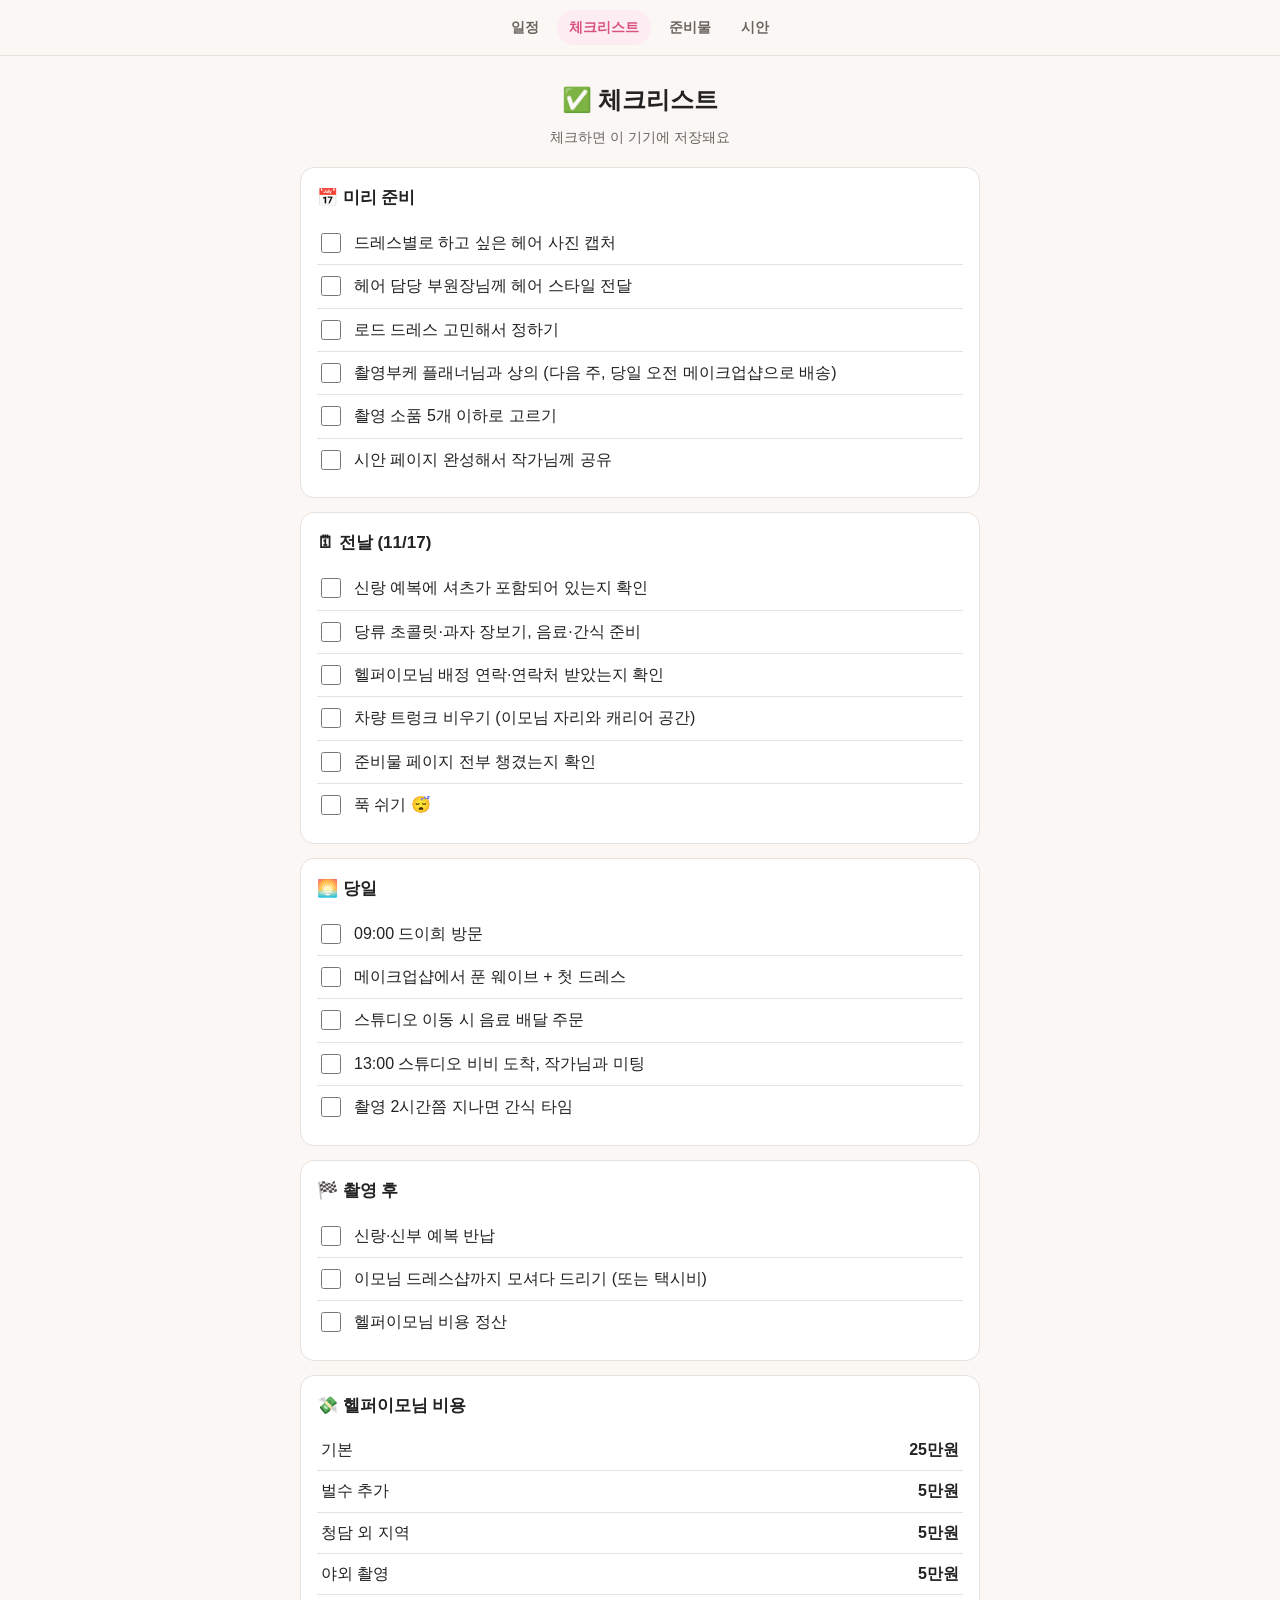
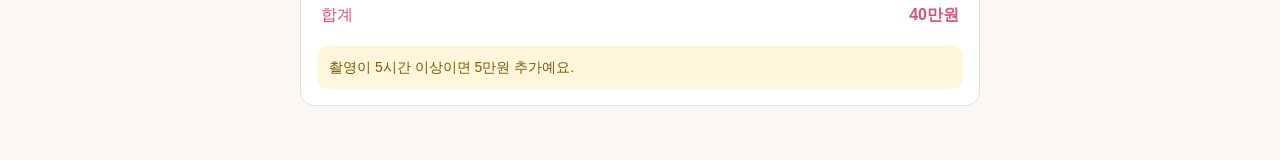
==== checklist.html @ ed545e50 "Initial commit" ====
<!DOCTYPE html><html lang="ko"><head><meta charset="utf-8"><meta name="viewport" content="width=device-width, initial-scale=1"><title>체크리스트 · 웨딩 촬영 안내</title><link rel="stylesheet" href="style.css"></head>
<body data-page="checklist.html"><main>
<header><h1>✅ 체크리스트</h1><p>체크하면 이 기기에 저장돼요</p></header>
<section class="chk"><h2>📅 미리 준비</h2>
<label><input type="checkbox" data-k="a1"><span>드레스별로 하고 싶은 헤어 사진 캡처</span></label>
<label><input type="checkbox" data-k="a2"><span>헤어 담당 부원장님께 헤어 스타일 전달</span></label>
<label><input type="checkbox" data-k="a3"><span>로드 드레스 고민해서 정하기</span></label>
<label><input type="checkbox" data-k="a4"><span>촬영부케 플래너님과 상의 (다음 주, 당일 오전 메이크업샵으로 배송)</span></label>
<label><input type="checkbox" data-k="a5"><span>촬영 소품 5개 이하로 고르기</span></label>
<label><input type="checkbox" data-k="a6"><span>시안 페이지 완성해서 작가님께 공유</span></label></section>
<section class="chk"><h2>🗓 전날 (11/17)</h2>
<label><input type="checkbox" data-k="b1"><span>신랑 예복에 셔츠가 포함되어 있는지 확인</span></label>
<label><input type="checkbox" data-k="b2"><span>당류 초콜릿·과자 장보기, 음료·간식 준비</span></label>
<label><input type="checkbox" data-k="b3"><span>헬퍼이모님 배정 연락·연락처 받았는지 확인</span></label>
<label><input type="checkbox" data-k="b4"><span>차량 트렁크 비우기 (이모님 자리와 캐리어 공간)</span></label>
<label><input type="checkbox" data-k="b5"><span>준비물 페이지 전부 챙겼는지 확인</span></label>
<label><input type="checkbox" data-k="b6"><span>푹 쉬기 😴</span></label></section>
<section class="chk"><h2>🌅 당일</h2>
<label><input type="checkbox" data-k="c1"><span>09:00 드이희 방문</span></label>
<label><input type="checkbox" data-k="c2"><span>메이크업샵에서 푼 웨이브 + 첫 드레스</span></label>
<label><input type="checkbox" data-k="c3"><span>스튜디오 이동 시 음료 배달 주문</span></label>
<label><input type="checkbox" data-k="c4"><span>13:00 스튜디오 비비 도착, 작가님과 미팅</span></label>
<label><input type="checkbox" data-k="c5"><span>촬영 2시간쯤 지나면 간식 타임</span></label></section>
<section class="chk"><h2>🏁 촬영 후</h2>
<label><input type="checkbox" data-k="d1"><span>신랑·신부 예복 반납</span></label>
<label><input type="checkbox" data-k="d2"><span>이모님 드레스샵까지 모셔다 드리기 (또는 택시비)</span></label>
<label><input type="checkbox" data-k="d3"><span>헬퍼이모님 비용 정산</span></label></section>
<section><h2>💸 헬퍼이모님 비용</h2><table>
<tr><td>기본</td><td>25만원</td></tr><tr><td>벌수 추가</td><td>5만원</td></tr>
<tr><td>청담 외 지역</td><td>5만원</td></tr><tr><td>야외 촬영</td><td>5만원</td></tr>
<tr class="total"><td>합계</td><td>40만원</td></tr></table>
<div class="note">촬영이 5시간 이상이면 5만원 추가예요.</div></section>
</main><script src="app.js"></script></body></html>
---- style.css ----
:root{--bg:#faf7f5;--card:#fff;--ink:#222;--sub:#6b6560;--line:#e8e2dd;--accent:#d8527f;--soft:#fdecf2;--warn:#fff6dc;--warn-ink:#7a5a00;--slot:#eceae6}
@media (prefers-color-scheme:dark){:root{--bg:#1b1819;--card:#262223;--ink:#f1ecea;--sub:#a79f9b;--line:#3a3436;--accent:#ee7aa1;--soft:#3a2530;--warn:#3a3220;--warn-ink:#f0d283;--slot:#3a3436}}
*{box-sizing:border-box}
html{scroll-padding-top:60px}
body{margin:0;background:var(--bg);color:var(--ink);font-family:"Noto Sans KR","Apple SD Gothic Neo","Malgun Gothic",sans-serif;line-height:1.65;padding:0 16px 40px}
nav{position:sticky;top:0;z-index:5;display:flex;gap:6px;justify-content:center;padding:10px 0;background:var(--bg);border-bottom:1px solid var(--line);margin:0 -16px 8px}
nav a{padding:6px 12px;border-radius:999px;color:var(--sub);text-decoration:none;font-size:14px;font-weight:700}
nav a.on{background:var(--soft);color:var(--accent)}
main{max-width:680px;margin:0 auto}
main.wide{max-width:1100px}
header{text-align:center;padding:16px 0 4px}
h1{margin:0;font-size:24px}
header p{margin:6px 0 0;color:var(--sub);font-size:14px}
.chips{display:flex;flex-wrap:wrap;gap:8px;justify-content:center;margin:12px 0}
.chip{background:var(--soft);color:var(--accent);border-radius:999px;padding:4px 12px;font-size:13px;font-weight:700}
section{background:var(--card);border:1px solid var(--line);border-radius:14px;padding:16px;margin:14px 0}
h2{margin:0 0 10px;font-size:17px}
ul{margin:0;padding-left:20px}
li{margin:5px 0}
.tl{list-style:none;padding:0}
.tl li{display:flex;gap:12px;margin:0;padding:10px 0;border-bottom:1px dashed var(--line)}
.tl li:last-child{border:0}
.t{flex:0 0 64px;font-weight:700;color:var(--accent)}
.sub{color:var(--sub);font-size:13px}
.note{background:var(--warn);color:var(--warn-ink);border-radius:10px;padding:10px 12px;margin-top:10px;font-size:14px}
.chk label{display:flex;gap:10px;align-items:flex-start;padding:8px 0;border-bottom:1px solid var(--line);cursor:pointer}
.chk label:last-child{border:0}
.chk input{width:20px;height:20px;margin-top:3px;accent-color:var(--accent);flex:0 0 auto}
.chk input:checked+span{text-decoration:line-through;color:var(--sub)}
table{width:100%;border-collapse:collapse}
td{padding:7px 4px;border-bottom:1px solid var(--line)}
td:last-child{text-align:right;font-weight:700}
tr.total td{border:0;color:var(--accent);font-size:16px}
.steps{display:flex;flex-wrap:wrap;gap:6px;align-items:center}
.steps b{background:var(--soft);color:var(--accent);border-radius:8px;padding:3px 10px;font-size:14px}
.scroll{overflow-x:auto}
.board{min-width:860px;background:var(--card);border:1px solid var(--line)}
.cols{display:grid;grid-template-columns:repeat(4,1fr)}
.col{border-right:1px solid var(--line)}
.col:last-child{border:0}
.head{padding:8px 10px;font-size:13px;line-height:1.5;border-bottom:1px solid var(--line);min-height:64px}
.tag{display:inline-block;background:#fff200;color:#111;font-weight:700;font-size:11px;padding:1px 6px;margin-top:2px}
.main{display:grid;grid-template-columns:1fr 1fr;gap:6px;padding:8px;border-bottom:1px solid var(--line)}
.ref{display:grid;grid-template-columns:repeat(3,1fr);gap:4px;padding:6px}
.slot{position:relative;background:var(--slot);color:var(--sub);display:flex;align-items:center;justify-content:center;text-align:center;font-size:10px;line-height:1.3;overflow:hidden;word-break:break-all;padding:4px}
.slot img{position:absolute;inset:0;width:100%;height:100%;object-fit:cover}
.f{aspect-ratio:4/3}.tall{aspect-ratio:3/5}.r{aspect-ratio:1/1}
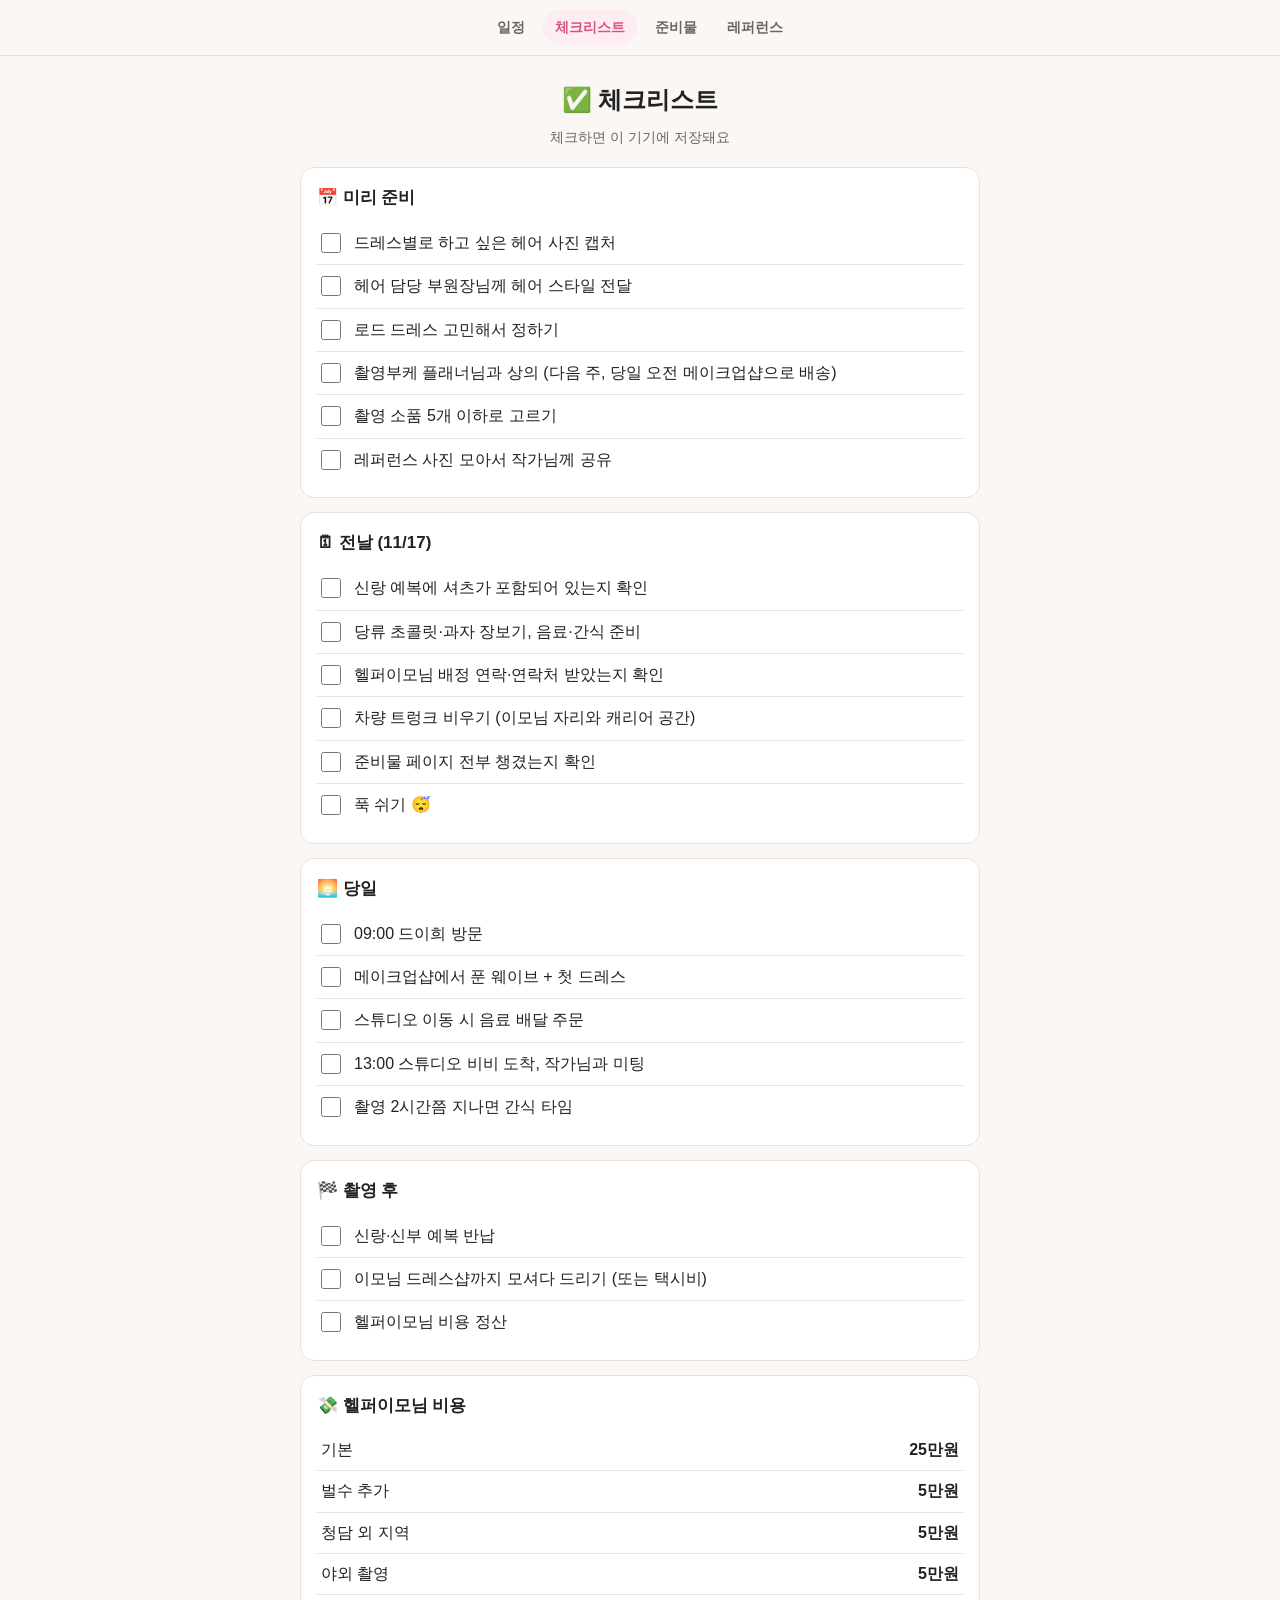
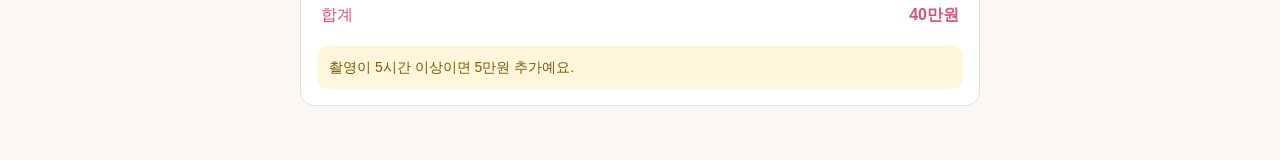
==== commit ee6ec806: "Organize wedding references and add categorized blog photos" ====
--- a/checklist.html
+++ b/checklist.html
@@ -7,7 +7,7 @@
 <label><input type="checkbox" data-k="a3"><span>로드 드레스 고민해서 정하기</span></label>
 <label><input type="checkbox" data-k="a4"><span>촬영부케 플래너님과 상의 (다음 주, 당일 오전 메이크업샵으로 배송)</span></label>
 <label><input type="checkbox" data-k="a5"><span>촬영 소품 5개 이하로 고르기</span></label>
-<label><input type="checkbox" data-k="a6"><span>시안 페이지 완성해서 작가님께 공유</span></label></section>
+<label><input type="checkbox" data-k="a6"><span>레퍼런스 사진 모아서 작가님께 공유</span></label></section>
 <section class="chk"><h2>🗓 전날 (11/17)</h2>
 <label><input type="checkbox" data-k="b1"><span>신랑 예복에 셔츠가 포함되어 있는지 확인</span></label>
 <label><input type="checkbox" data-k="b2"><span>당류 초콜릿·과자 장보기, 음료·간식 준비</span></label>
--- a/style.css
+++ b/style.css
@@ -45,3 +45,120 @@
 .slot{position:relative;background:var(--slot);color:var(--sub);display:flex;align-items:center;justify-content:center;text-align:center;font-size:10px;line-height:1.3;overflow:hidden;word-break:break-all;padding:4px}
 .slot img{position:absolute;inset:0;width:100%;height:100%;object-fit:cover}
 .f{aspect-ratio:4/3}.tall{aspect-ratio:3/5}.r{aspect-ratio:1/1}
+
+/* ---------- concept / 레퍼 ---------- */
+.concept{--serif:"Noto Serif KR","Nanum Myeongjo",Georgia,serif;--mono:ui-monospace,SFMono-Regular,Menlo,monospace;padding-bottom:16px}
+.concept a:focus-visible{outline:2px solid var(--accent);outline-offset:3px;border-radius:6px}
+.concept .hero{display:grid;grid-template-columns:1.05fr .95fr;gap:clamp(24px,5vw,64px);align-items:center;text-align:left;padding:42px 0 8px}
+.concept .eyebrow{margin:0;font-size:10px;font-weight:700;letter-spacing:.22em;text-transform:uppercase;color:var(--accent)}
+.concept .hero h1{margin:14px 0 0;font-family:var(--serif);font-size:clamp(42px,7vw,78px);font-weight:800;line-height:1.04;letter-spacing:-.045em}
+.concept .hero h1 em{font-style:normal;color:var(--accent);background:linear-gradient(transparent 88%,var(--soft) 88%)}
+.concept .lede{margin:18px 0 0;font-size:15px;line-height:1.85;color:var(--sub)}
+.concept .hero-chips{justify-content:flex-start;margin:20px 0 0}
+.concept .hero-chips .chip{background:transparent;border:1px solid var(--line);color:var(--sub);font-weight:500}
+.hero-visual{display:grid;grid-template-columns:1.15fr .85fr;grid-template-rows:1fr 1fr;gap:10px;height:clamp(330px,44vw,500px)}
+.hero-visual figure{position:relative;margin:0;overflow:hidden;border:1px solid var(--line);border-radius:18px;background:var(--slot)}
+.hero-visual img{display:block;width:100%;height:100%;object-fit:cover}
+.hero-visual figure::after{content:"";position:absolute;inset:auto 0 0;height:38%;background:linear-gradient(transparent,rgba(0,0,0,.4));pointer-events:none}
+.hero-visual figcaption{position:absolute;left:12px;bottom:10px;z-index:1;font-size:9px;font-weight:700;letter-spacing:.22em;text-transform:uppercase;color:#fff;text-shadow:0 1px 10px rgba(0,0,0,.5)}
+.hv-a{grid-row:span 2}
+.howto{display:grid;grid-template-columns:.85fr 1.15fr;gap:clamp(16px,3vw,34px);margin-top:28px;padding:20px 22px;background:var(--card);border:1px solid var(--line);border-radius:18px;text-align:left}
+.howto p{margin:0;font-size:13px;line-height:1.78;color:var(--ink)}
+.howto p b{color:var(--accent)}
+.howto ul{margin:0;padding:0;list-style:none;display:flex;flex-direction:column;gap:8px}
+.howto li{margin:0;font-size:12.5px;line-height:1.7;color:var(--sub)}
+.howto li b{display:inline-block;min-width:66px;color:var(--ink);font-size:12.5px}
+.howto code{padding:1px 5px;border-radius:5px;background:var(--slot);color:var(--ink);font-family:var(--mono);font-size:11px}
+.space-index{position:sticky;top:57px;z-index:4;display:grid;grid-template-columns:repeat(6,1fr);gap:1px;margin:28px 0 0;overflow:hidden;background:var(--line);border:1px solid var(--line);border-radius:16px;box-shadow:0 12px 30px rgba(35,20,25,.06)}
+.space-index a{display:flex;flex-direction:column;gap:2px;padding:12px 13px 13px;background:var(--card);color:inherit;text-decoration:none;transition:background .2s}
+.space-index a:hover{background:var(--soft)}
+.space-index b{font-family:var(--serif);font-size:17px;font-weight:400;line-height:1;color:var(--accent)}
+.space-index span{font-size:12px;font-weight:700;letter-spacing:-.01em;white-space:nowrap}
+.space-index em{font-style:normal;font-size:8.5px;letter-spacing:.14em;text-transform:uppercase;color:var(--sub)}
+.space{margin-top:64px;scroll-margin-top:150px;--tone:#8e949c;--wash:rgba(142,148,156,.16)}
+.space--white{--tone:#a08b78;--wash:rgba(201,184,166,.24)}
+.space--blue{--tone:#5b7ea6;--wash:rgba(91,126,166,.16)}
+.space--carpet{--tone:#a9744f;--wash:rgba(169,116,79,.18)}
+.space--flower{--tone:#c27b84;--wash:rgba(217,142,149,.18)}
+.space--outdoor{--tone:#c47a4f;--wash:rgba(224,160,109,.18)}
+.space-head{display:grid;grid-template-columns:auto 1fr auto;gap:clamp(16px,3vw,32px);align-items:start;padding:26px 0 0;border-top:1px solid var(--line);text-align:left}
+.space-num{font-family:var(--serif);font-size:clamp(44px,6vw,72px);font-weight:400;line-height:.8;letter-spacing:-.04em;color:var(--tone)}
+.concept .kicker{margin:0 0 7px;font-size:10px;font-weight:700;letter-spacing:.2em;text-transform:uppercase;color:var(--tone)}
+.space-title h2{margin:0;font-family:var(--serif);font-size:clamp(26px,3.2vw,38px);line-height:1.15;letter-spacing:-.03em}
+.space-title .desc{max-width:56ch;margin:10px 0 0;font-size:14px;line-height:1.78;color:var(--sub)}
+.keywords{display:flex;flex-wrap:wrap;justify-content:flex-end;gap:6px;max-width:230px;padding-top:14px}
+.keywords span{padding:5px 11px;border-radius:999px;background:var(--wash);color:var(--ink);font-size:11px;font-weight:700;white-space:nowrap}
+.gal{display:grid;grid-template-columns:repeat(4,1fr);gap:10px;margin-top:20px}
+.shot{position:relative;margin:0;overflow:hidden;border:1px solid var(--line);border-radius:16px;background:var(--slot);aspect-ratio:1/1}
+.gal .shot:first-child{grid-column:span 2;grid-row:span 2;aspect-ratio:auto}
+.shot img{position:absolute;inset:0;width:100%;height:100%;object-fit:cover;transition:transform .8s cubic-bezier(.2,.7,.2,1)}
+.shot:hover img{transform:scale(1.04)}
+.shot .ph{position:absolute;inset:0;display:flex;flex-direction:column;align-items:center;justify-content:center;gap:7px;padding:14px;text-align:center}
+.shot .ph b{font-family:var(--serif);font-size:24px;font-weight:400;line-height:1;color:var(--tone)}
+.shot .ph span{font-size:11.5px;font-weight:700;line-height:1.4;color:var(--ink)}
+.shot .ph em{font-family:var(--mono);font-size:9px;font-style:normal;line-height:1.5;color:var(--sub);word-break:break-all}
+.shot figcaption{position:absolute;left:10px;bottom:10px;z-index:1;padding:4px 9px;border-radius:999px;background:rgba(20,20,20,.5);color:#fff;font-size:10px;line-height:1.4;backdrop-filter:blur(8px)}
+.shot.is-empty img,.shot.is-empty figcaption{display:none}
+.shot.is-empty{background:linear-gradient(160deg,var(--wash),transparent 72%),var(--slot)}
+.shot.is-empty::before{content:"";position:absolute;inset:7px;border:1px dashed var(--line);border-radius:10px;pointer-events:none}
+.want{display:grid;grid-template-columns:1.05fr .95fr;gap:12px;margin-top:12px}
+.want-card{padding:18px 20px;background:var(--card);border:1px solid var(--line);border-radius:18px}
+.want-card h3{margin:0 0 11px;font-size:10px;font-weight:700;letter-spacing:.2em;text-transform:uppercase;color:var(--tone)}
+.props{margin:0;padding:0;list-style:none;display:flex;flex-direction:column;gap:8px}
+.props li{position:relative;margin:0;padding-left:12px;font-size:13.5px;line-height:1.55}
+.props li::before{content:"·";position:absolute;left:0;top:0;color:var(--tone);font-weight:700}
+.props b{font-weight:700;margin-right:6px}
+.props span{color:var(--sub)}
+.mood-line{margin:0;font-family:var(--serif);font-size:17px;line-height:1.5;letter-spacing:-.02em;color:var(--ink)}
+.mood-note{margin:12px 0 0;padding-top:11px;border-top:1px solid var(--line);font-size:12.5px;line-height:1.72;color:var(--sub)}
+.mood-note b{margin-right:6px;color:var(--tone);font-size:10px;font-weight:700;letter-spacing:.14em;text-transform:uppercase}
+.runorder{margin-top:78px;padding-top:26px;border-top:1px solid var(--line)}
+.ro-head,.refs-head{padding:0;text-align:left}
+.ro-head{max-width:720px}
+.ro-head h2,.refs h2{margin:0;font-family:var(--serif);font-size:clamp(28px,4vw,42px);letter-spacing:-.03em}
+.ro-head p:last-child{margin:10px 0 0;font-size:14px;line-height:1.78;color:var(--sub)}
+.ro-steps{display:grid;grid-template-columns:repeat(6,1fr);gap:8px;margin:22px 0 0;padding:0;list-style:none}
+.ro-steps li{display:flex;flex-direction:column;gap:3px;margin:0;padding:14px 15px;background:var(--card);border:1px solid var(--line);border-radius:16px}
+.ro-steps b{font-family:var(--serif);font-size:24px;font-weight:400;line-height:1;color:var(--tone)}
+.ro-steps strong{font-size:13px;letter-spacing:-.01em}
+.ro-steps span{font-size:11.5px;line-height:1.5;color:var(--sub)}
+.ro-steps em{margin-top:6px;font-style:normal;font-size:9px;font-weight:700;letter-spacing:.12em;text-transform:uppercase;color:var(--tone)}
+.ro-note{margin:12px 0 0;font-size:12.5px;color:var(--sub)}
+.refs{display:grid;grid-template-columns:.8fr 1.2fr;gap:clamp(20px,4vw,48px);margin-top:66px;padding-top:26px;border-top:1px solid var(--line)}
+.refs-head p:last-child{max-width:36ch;margin:10px 0 0;font-size:13px;line-height:1.75;color:var(--sub)}
+.refs ul{margin:0;padding:0;list-style:none}
+.refs li{display:flex;justify-content:space-between;gap:16px;margin:0;padding:11px 0;border-bottom:1px solid var(--line);font-size:13px}
+.refs li:first-child{border-top:1px solid var(--line)}
+.refs a{color:var(--ink);font-weight:700;text-decoration:underline;text-decoration-color:var(--accent);text-underline-offset:3px}
+.refs li span:last-child{color:var(--sub);text-align:right}
+.ref-name{font-weight:700}
+.concept-foot{display:flex;justify-content:space-between;align-items:center;gap:16px;margin:56px 0 0;padding-top:18px;border-top:1px solid var(--line);font-size:12px;color:var(--sub)}
+.concept-foot p{margin:0}
+.concept-foot a{color:var(--accent);font-weight:700;text-decoration:none}
+@media (max-width:900px){
+.space-index{position:static;grid-template-columns:repeat(3,1fr)}
+.space{margin-top:54px;scroll-margin-top:24px}
+.ro-steps{grid-template-columns:repeat(3,1fr)}
+}
+@media (max-width:760px){
+.concept .hero{grid-template-columns:1fr;padding-top:28px;gap:26px}
+.concept .hero h1{font-size:clamp(40px,13vw,64px)}
+.hero-visual{height:auto;grid-template-columns:1fr 1fr;grid-template-rows:auto auto;gap:8px}
+.hv-a{grid-row:auto;grid-column:1/-1;aspect-ratio:16/10}
+.hv-b,.hv-c{aspect-ratio:1/1}
+.howto{grid-template-columns:1fr;gap:14px;padding:18px}
+.howto li b{display:block;min-width:0}
+.space-index{grid-template-columns:1fr 1fr}
+.space-head{grid-template-columns:auto 1fr;gap:14px}
+.keywords{grid-column:1/-1;justify-content:flex-start;max-width:none;padding-top:0}
+.gal{grid-template-columns:1fr 1fr}
+.gal .shot:first-child{grid-column:1/-1;aspect-ratio:4/5}
+.shot .ph b{font-size:20px}
+.want{grid-template-columns:1fr}
+.ro-steps{grid-template-columns:1fr 1fr}
+.refs{grid-template-columns:1fr;gap:18px}
+.refs li{flex-direction:column;gap:2px}
+.refs li span:last-child{text-align:left}
+.concept-foot{flex-direction:column;align-items:flex-start;gap:6px}
+}
+.shot figcaption a{color:inherit;text-underline-offset:2px}
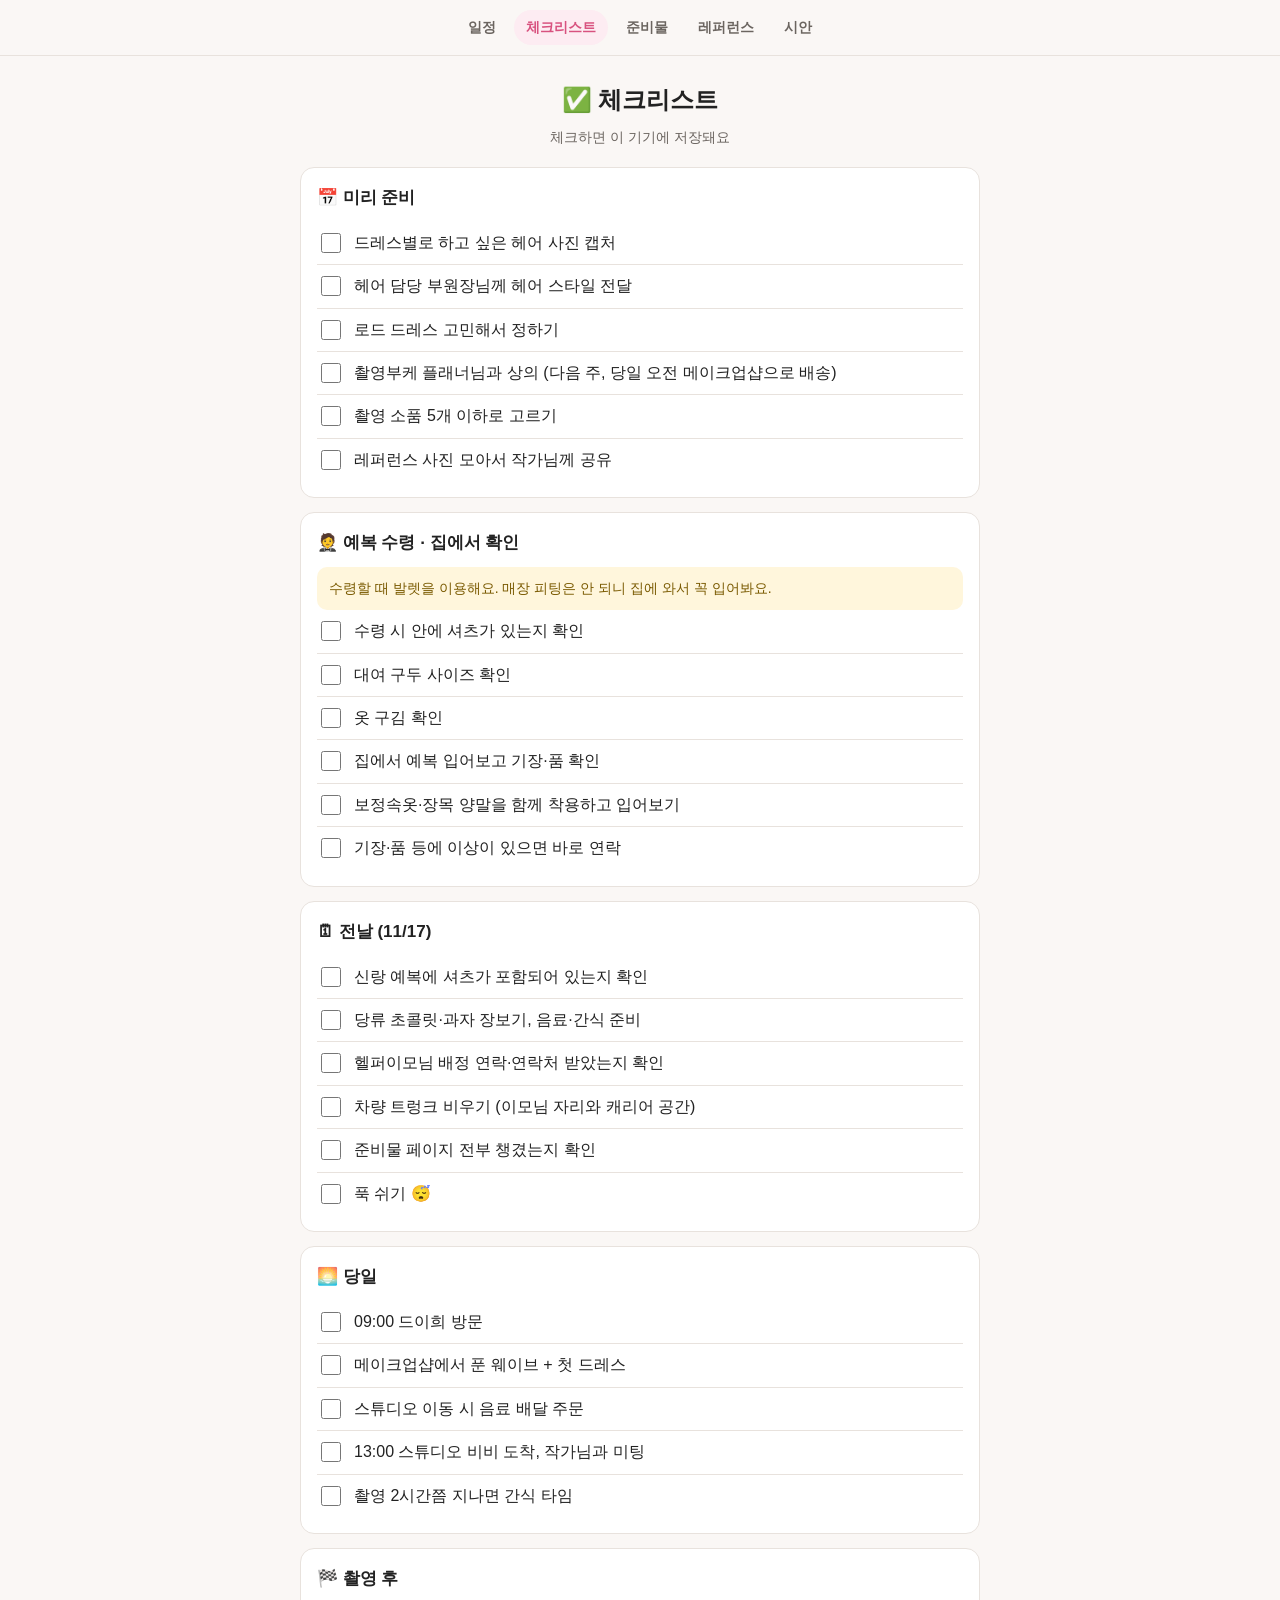
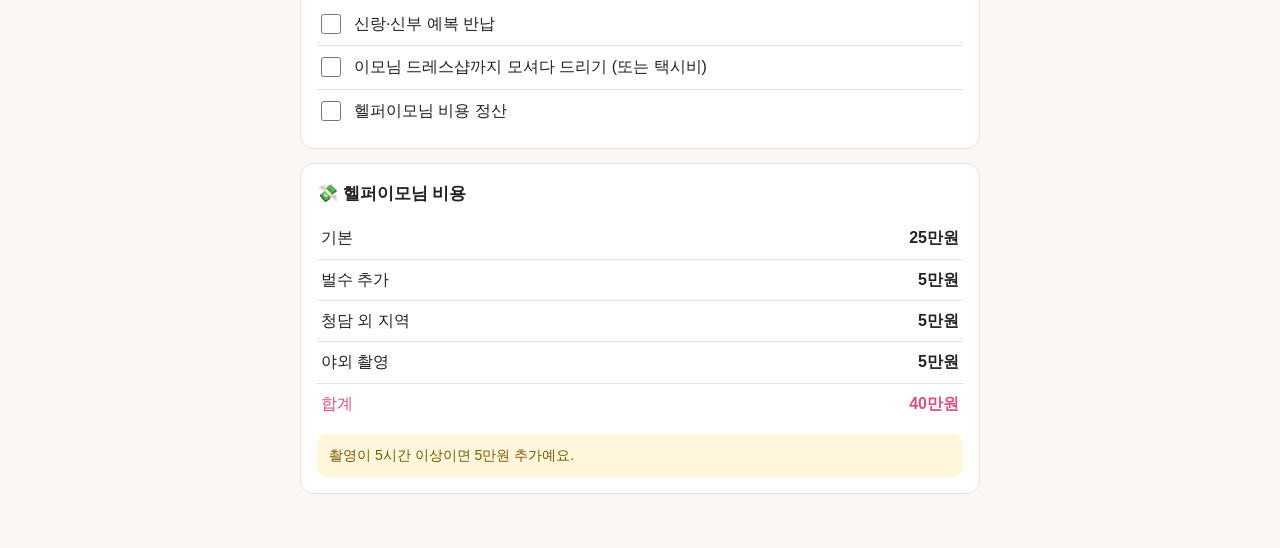
==== commit e772e6ff: "Update packing checklist and add suit pickup reminders" ====
--- a/checklist.html
+++ b/checklist.html
@@ -8,6 +8,15 @@
 <label><input type="checkbox" data-k="a4"><span>촬영부케 플래너님과 상의 (다음 주, 당일 오전 메이크업샵으로 배송)</span></label>
 <label><input type="checkbox" data-k="a5"><span>촬영 소품 5개 이하로 고르기</span></label>
 <label><input type="checkbox" data-k="a6"><span>레퍼런스 사진 모아서 작가님께 공유</span></label></section>
+<section class="chk"><h2>🤵 예복 수령 · 집에서 확인</h2>
+<div class="note">수령할 때 발렛을 이용해요. 매장 피팅은 안 되니 집에 와서 꼭 입어봐요.</div>
+<label><input type="checkbox" data-k="suit1"><span>수령 시 안에 셔츠가 있는지 확인</span></label>
+<label><input type="checkbox" data-k="suit2"><span>대여 구두 사이즈 확인</span></label>
+<label><input type="checkbox" data-k="suit3"><span>옷 구김 확인</span></label>
+<label><input type="checkbox" data-k="suit4"><span>집에서 예복 입어보고 기장·품 확인</span></label>
+<label><input type="checkbox" data-k="suit5"><span>보정속옷·장목 양말을 함께 착용하고 입어보기</span></label>
+<label><input type="checkbox" data-k="suit6"><span>기장·품 등에 이상이 있으면 바로 연락</span></label>
+</section>
 <section class="chk"><h2>🗓 전날 (11/17)</h2>
 <label><input type="checkbox" data-k="b1"><span>신랑 예복에 셔츠가 포함되어 있는지 확인</span></label>
 <label><input type="checkbox" data-k="b2"><span>당류 초콜릿·과자 장보기, 음료·간식 준비</span></label>
--- a/style.css
+++ b/style.css
@@ -162,3 +162,14 @@
 .concept-foot{flex-direction:column;align-items:flex-start;gap:6px}
 }
 .shot figcaption a{color:inherit;text-underline-offset:2px}
+
+.shoot-pdf{display:block;width:100%;height:70vh;min-height:360px;border:1px solid var(--line);border-radius:10px}
+nav{flex-wrap:wrap}
+
+/* PDF 시안 페이지 */
+.shoot-pages{display:grid;gap:20px;margin-top:20px}
+.shoot-pages figure{margin:0}
+.shoot-pages figcaption{margin-bottom:6px;color:var(--sub);font-size:13px}
+.shoot-pages img{display:block;width:100%;height:auto;border:1px solid var(--line);border-radius:10px}
+.shoot-plan section{padding:clamp(12px,3vw,24px)}
+@media(max-width:480px){nav{gap:2px}nav a{padding:6px 8px;font-size:13px}}
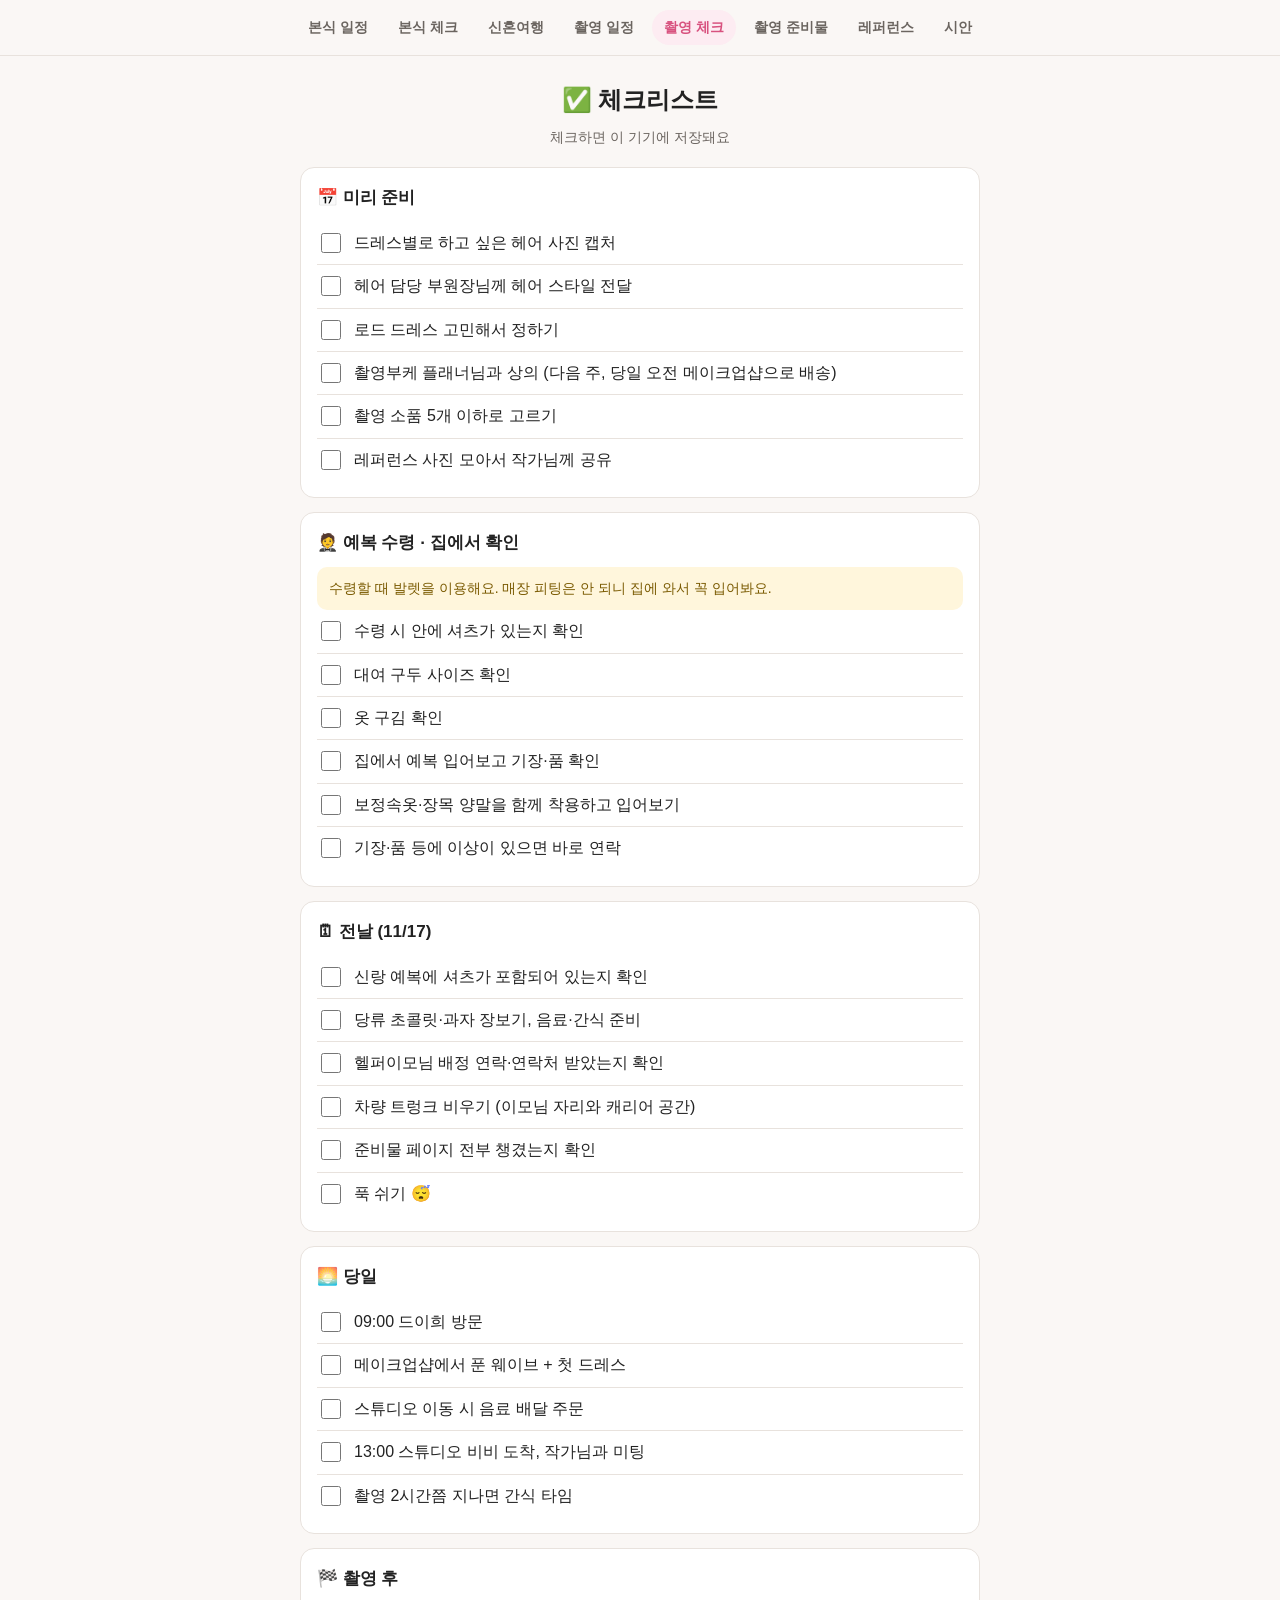
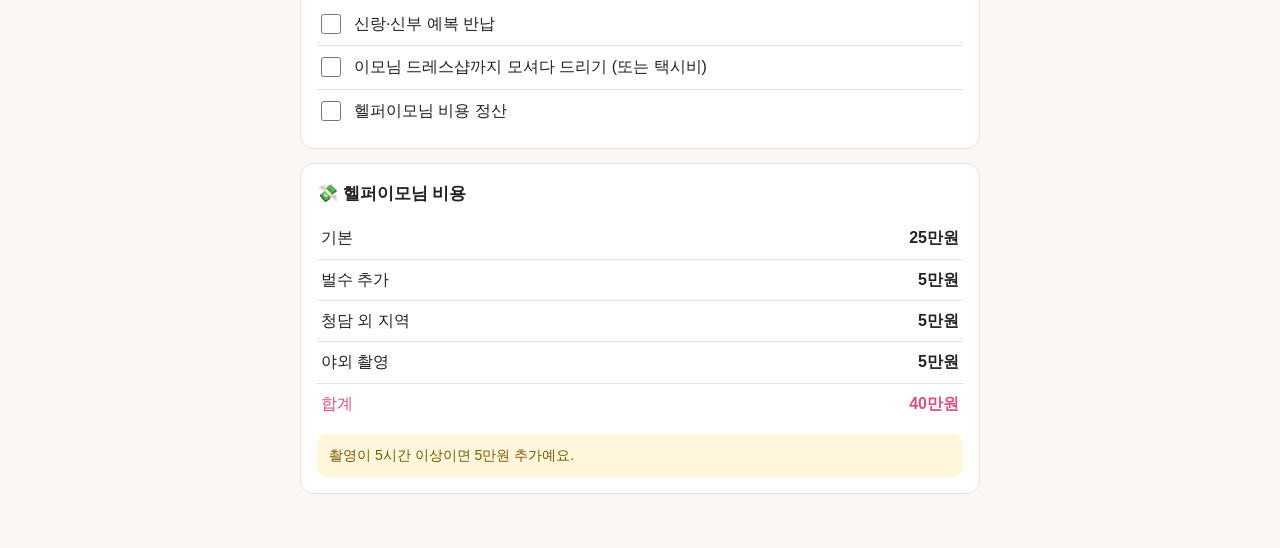
==== commit 7854c3fc: "Refresh honeymoon photo page caches and load galleries immediately" ====
--- a/checklist.html
+++ b/checklist.html
@@ -39,4 +39,4 @@
 <tr><td>청담 외 지역</td><td>5만원</td></tr><tr><td>야외 촬영</td><td>5만원</td></tr>
 <tr class="total"><td>합계</td><td>40만원</td></tr></table>
 <div class="note">촬영이 5시간 이상이면 5만원 추가예요.</div></section>
-</main><script src="app.js"></script></body></html>
+</main><script src="app.js?v=20261120-photos"></script></body></html>
--- a/style.css
+++ b/style.css
@@ -173,3 +173,17 @@
 .shoot-pages img{display:block;width:100%;height:auto;border:1px solid var(--line);border-radius:10px}
 .shoot-plan section{padding:clamp(12px,3vw,24px)}
 @media(max-width:480px){nav{gap:2px}nav a{padding:6px 8px;font-size:13px}}
+
+/* 본식 준비 */
+details{margin:12px 0;padding:10px 12px;border:1px solid var(--line);border-radius:10px}
+summary{cursor:pointer;font-weight:700}
+details ul,details ol{margin-top:10px}
+.tl .t{flex-basis:84px;font-size:13px}
+
+/* 모리셔스 숙소 비교 */
+.travel-guide{font-size:16px}.travel-guide header{padding:32px 0 12px}.travel-guide h1{font-size:clamp(26px,5vw,42px)}.guide-kicker{font-size:13px;font-weight:700;letter-spacing:.12em;color:var(--accent)}.travel-guide h2{font-size:22px}.travel-guide h3{font-size:18px}.travel-guide section{padding:clamp(16px,3vw,28px)}.travel-guide .sub{font-size:14px}.island-map{display:block;width:100%;height:auto;border-radius:16px}.stay-grid{display:grid;grid-template-columns:repeat(3,minmax(0,1fr));gap:14px}.stay-card{padding:18px;border:1px solid var(--line);border-radius:14px;background:var(--bg)}.stay-card[hidden]{display:none}.stay-card h3{margin:10px 0}.stay-tag{font-size:14px;color:var(--accent)}.stay-price{font-size:26px;font-weight:700;margin:10px 0}.stay-price small{font-size:14px;font-weight:400;color:var(--sub)}.stay-controls{display:flex;gap:16px;flex-wrap:wrap;margin:18px 0}.stay-controls label{display:flex;align-items:center;gap:8px}.stay-controls select,.travel-guide input[type=number]{background:var(--card);color:var(--ink);font:inherit;border:1px solid var(--line);border-radius:8px;padding:9px;max-width:100%}.budget-result{padding:18px;background:var(--soft);color:var(--accent);border-radius:12px;font-weight:700;font-size:19px}.budget-result~p{font-size:14px}.quote-request{padding:18px;background:var(--soft);border-radius:12px}.travel-guide .scroll table{min-width:620px}.travel-guide th{text-align:left;border-bottom:1px solid var(--line);padding:10px}.travel-guide td{vertical-align:top}.travel-guide td:last-child{text-align:left;font-weight:400}.travel-guide section:has(#calc-room)>label{display:block;margin:10px 0}.travel-guide section:has(#calc-room)>div{display:grid;gap:12px}.travel-guide section:has(#calc-room)>div>label{display:flex;flex-direction:column;gap:5px}
+@media(max-width:900px){.stay-grid{grid-template-columns:repeat(2,minmax(0,1fr))}}@media(max-width:600px){.stay-grid{grid-template-columns:1fr}.travel-guide input[type=number]{width:100%}.travel-guide .stay-price{font-size:24px}}
+
+/* 신혼여행 사진 모음 */
+.trip-photos{margin:24px 0 28px;padding-bottom:24px;border-bottom:1px solid var(--line)}.trip-photos h3{margin:24px 0 8px}.trip-photo-grid{display:grid;grid-template-columns:repeat(5,minmax(0,1fr));gap:12px}.trip-photo-grid figure{margin:0;min-width:0}.trip-photo-grid figure>a{display:block;border-radius:12px;overflow:hidden;background:var(--slot)}.trip-photo-grid img{display:block;width:100%;height:auto;aspect-ratio:4/3;object-fit:cover}.trip-photo-grid figcaption{font-size:14px;line-height:1.6;padding-top:8px;overflow-wrap:anywhere}.trip-photo-grid details{padding:6px 8px;margin:8px 0 0;font-size:14px}.trip-photo-grid summary{font-size:14px;font-weight:400}.trip-photo-grid details p{margin:6px 0}.trip-photo-grid a:focus-visible{outline:3px solid var(--accent);outline-offset:3px}
+@media(max-width:900px){.trip-photo-grid{grid-template-columns:repeat(3,minmax(0,1fr))}}@media(max-width:600px){.trip-photo-grid{grid-template-columns:repeat(2,minmax(0,1fr));gap:12px}.trip-photo-grid figcaption{font-size:14px}}
